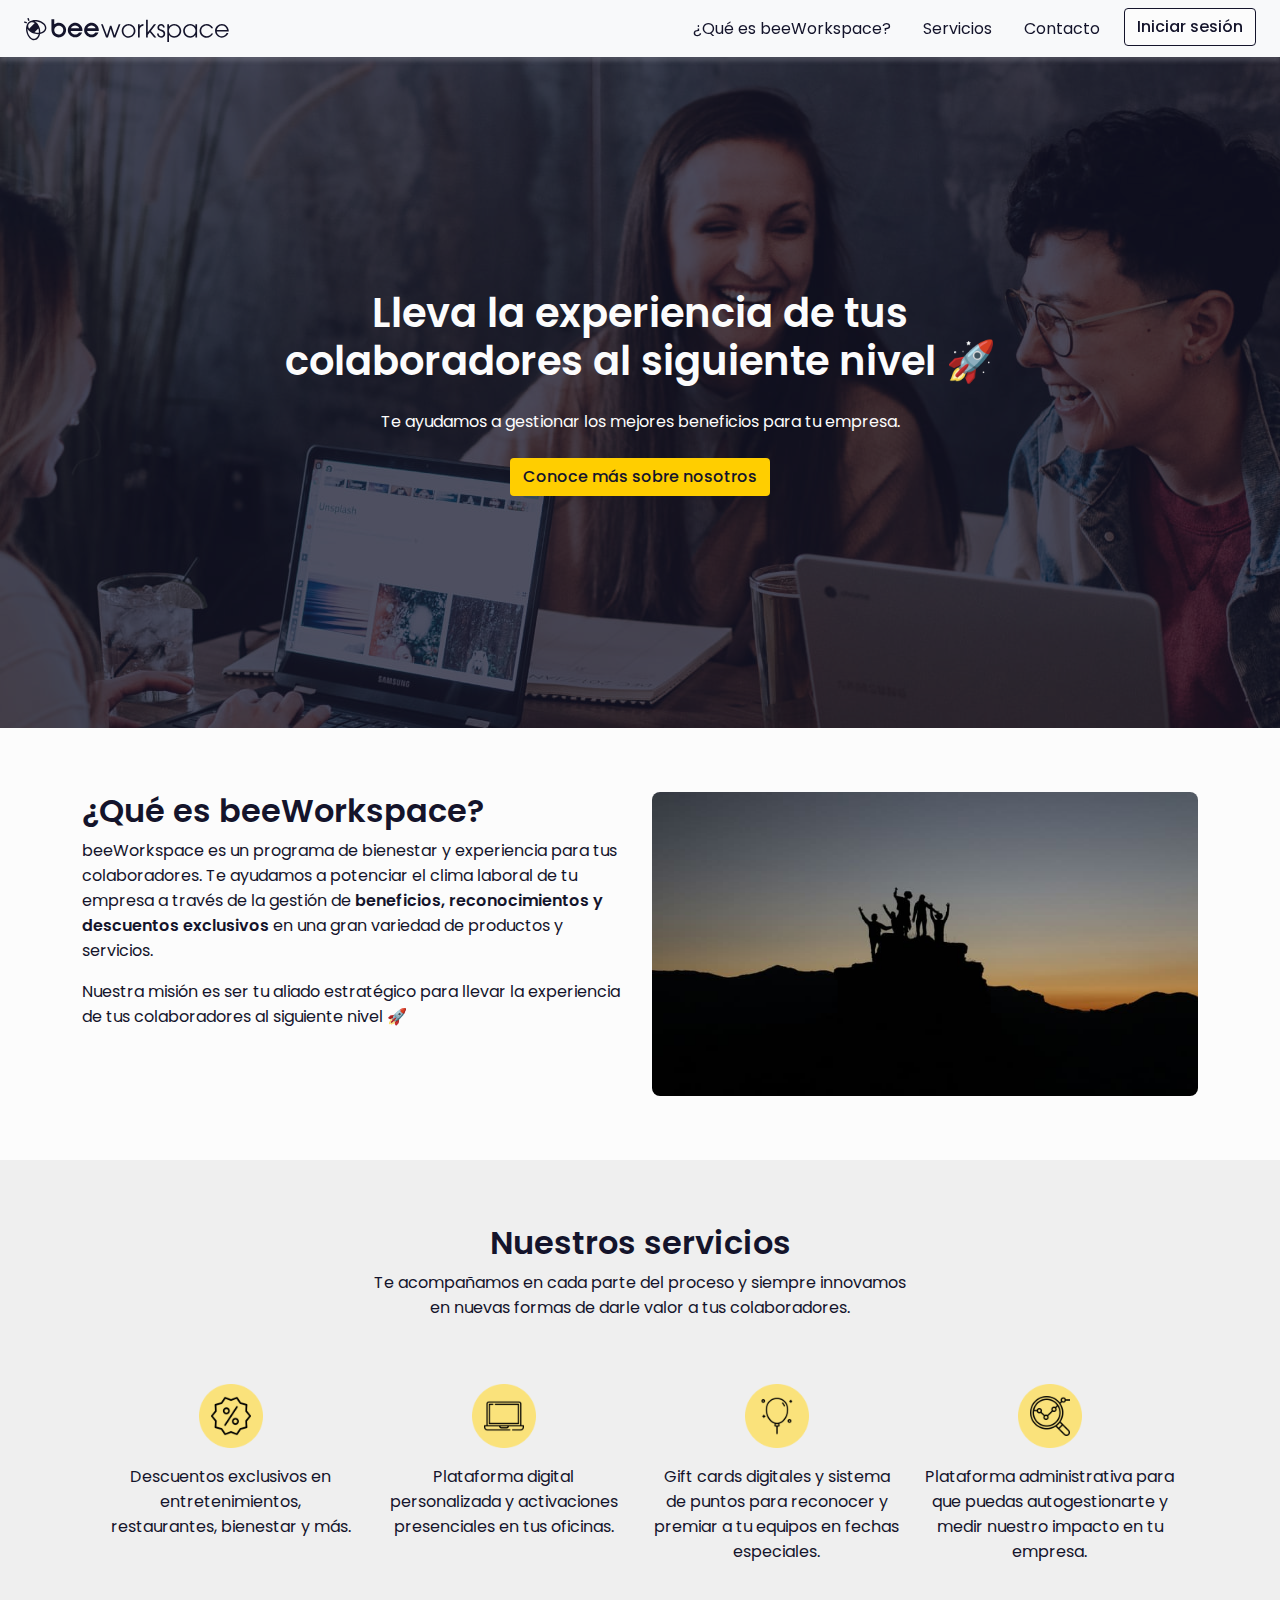
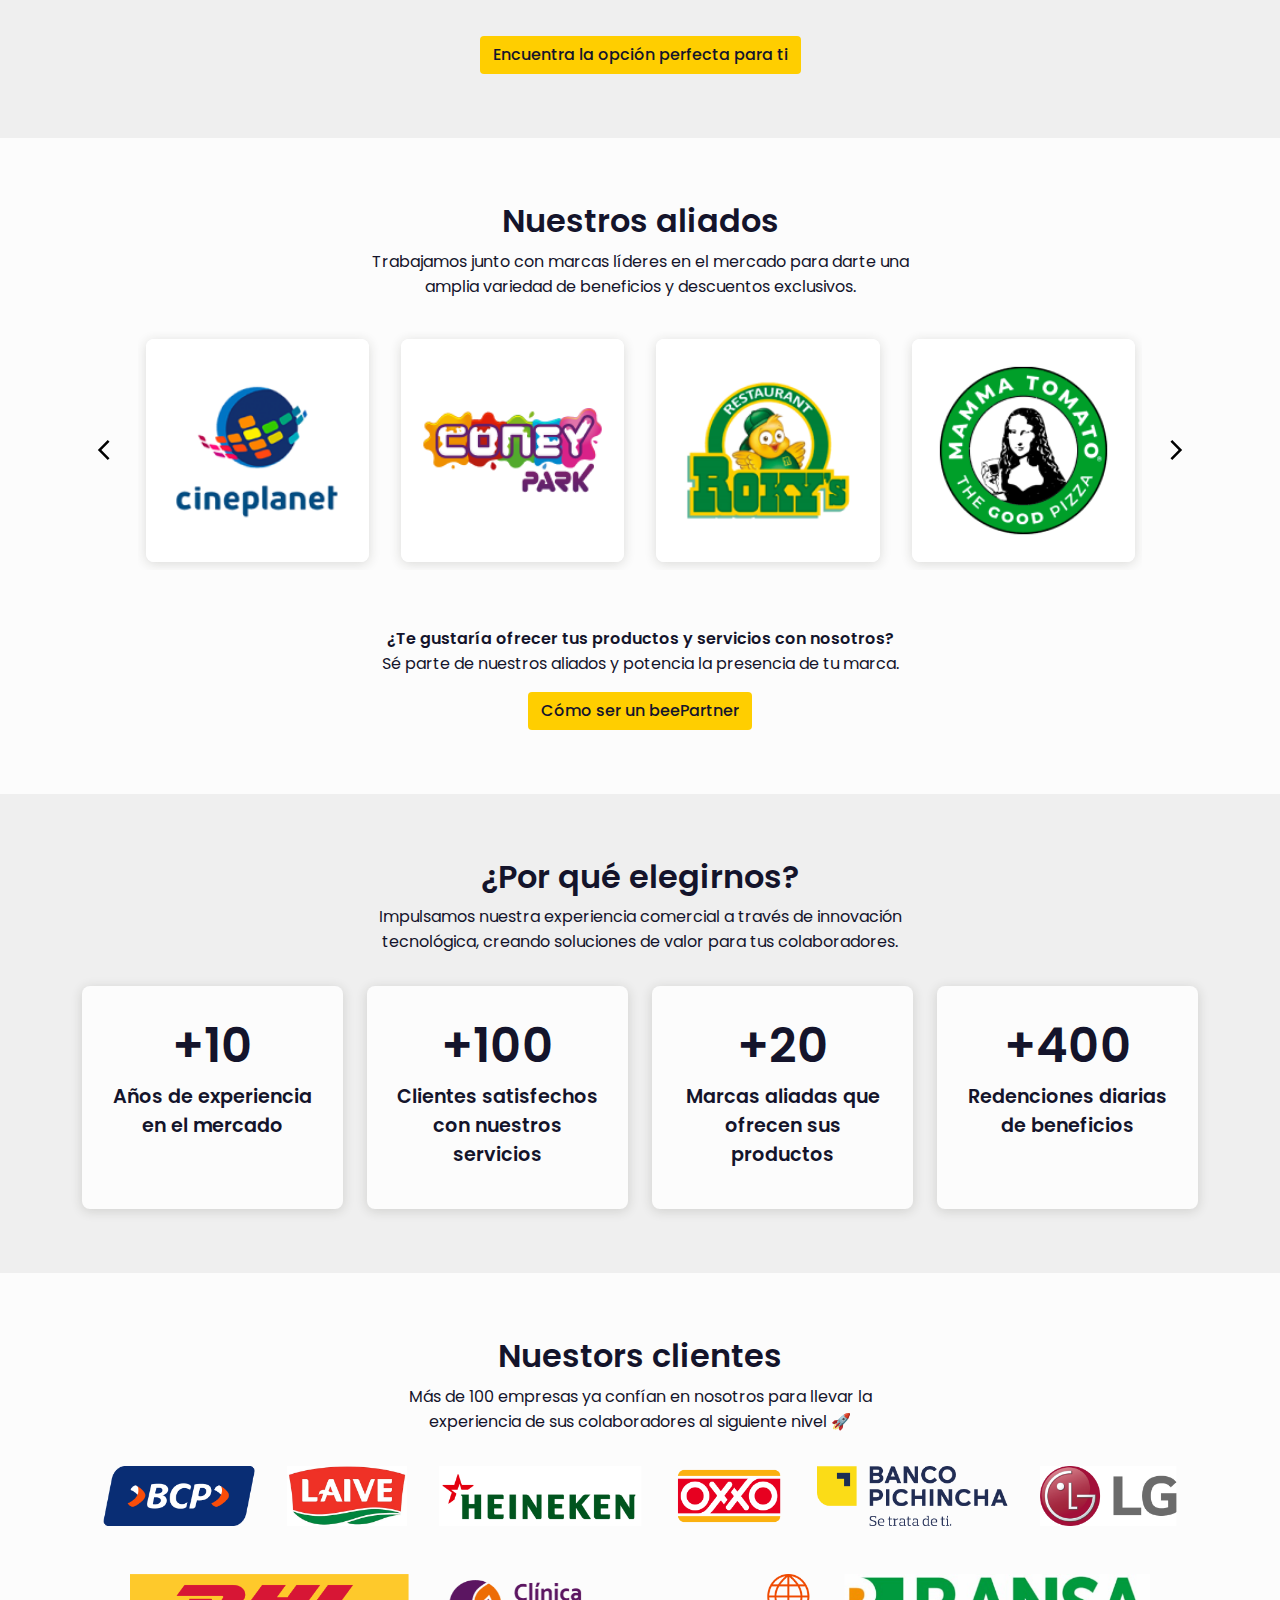
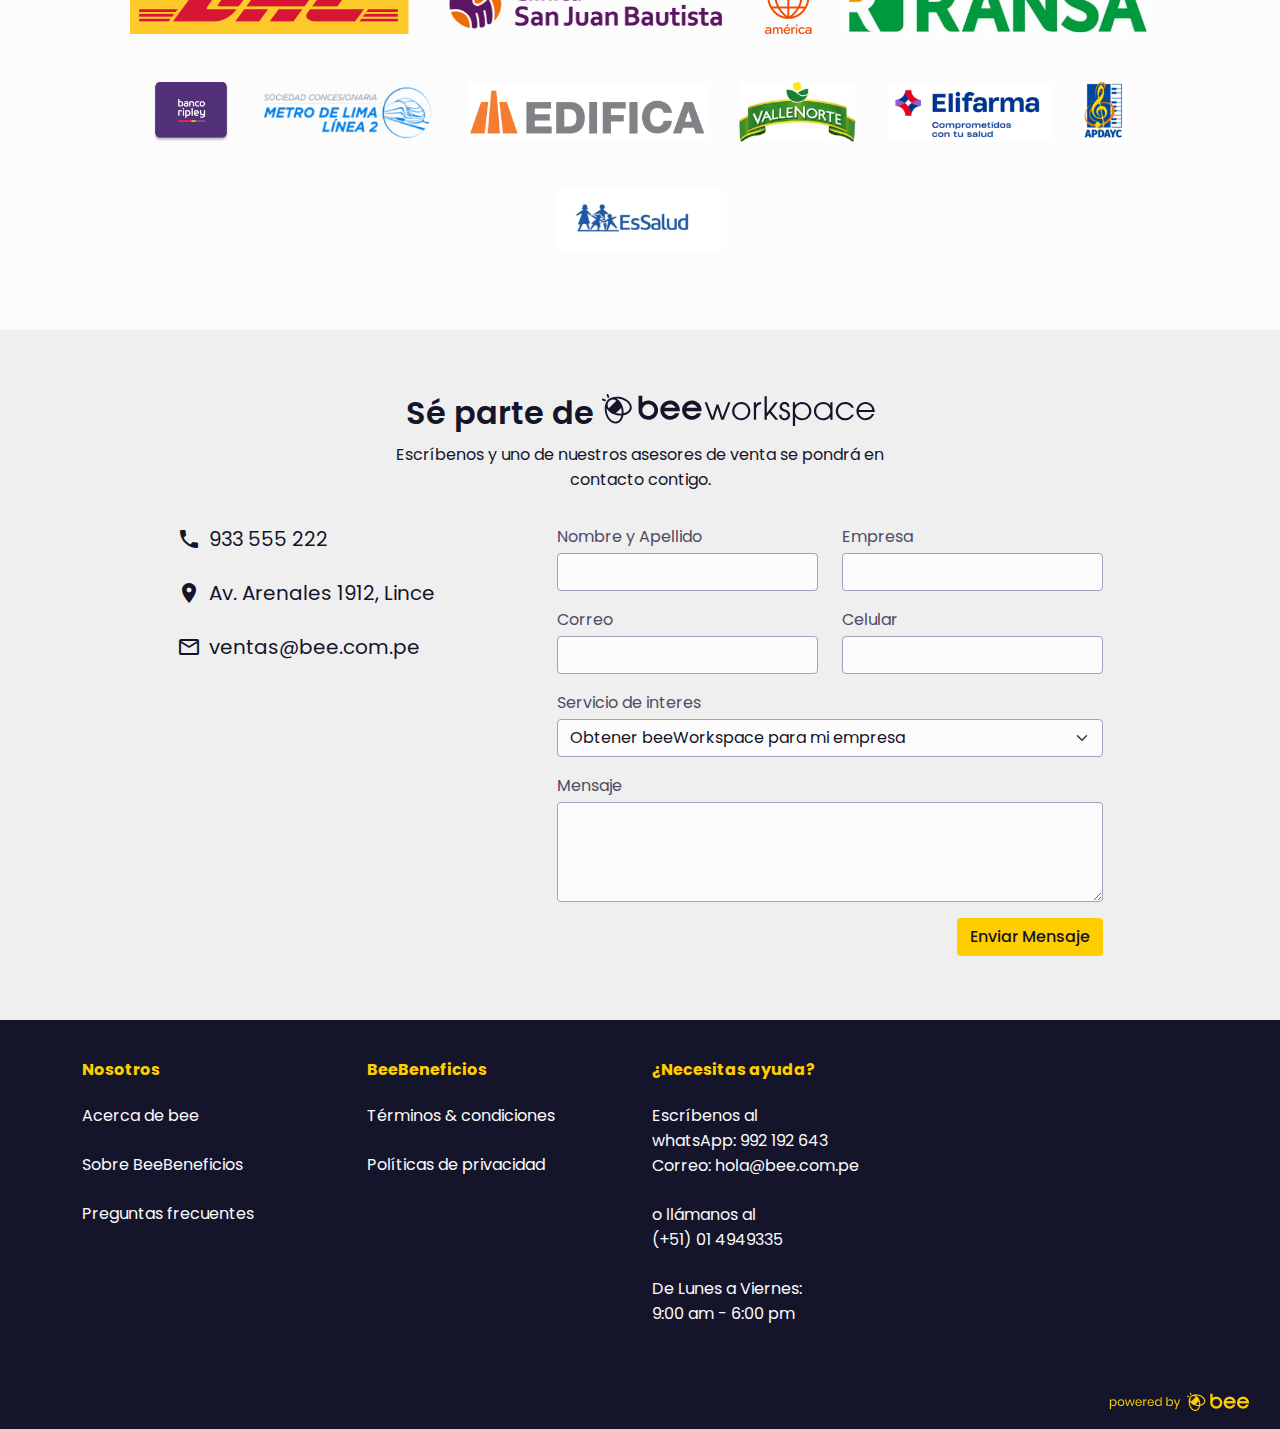
==== servicios.html @ 9d960c78 "nav link style hover" ====
<!DOCTYPE html>
<html lang="es">

<head>
  <meta charset="UTF-8">
  <meta name="viewport" content="width=device-width, initial-scale=1.0">
  <meta http-equiv="X-UA-Compatible" content="ie=edge">
  <link rel="icon" href="img/logos/favicon.png" type="image/x-icon"/>
  <title>bee Workspace</title>
  <link rel="preconnect" href="https://fonts.googleapis.com">
  <link rel="preconnect" href="https://fonts.gstatic.com" crossorigin>
  <link href="https://fonts.googleapis.com/css2?family=Poppins:wght@400;500;600;700&display=swap" rel="stylesheet">
  <link href="https://fonts.googleapis.com/css?family=Material+Icons|Material+Icons+Outlined|Material+Icons+Two+Tone|Material+Icons+Round|Material+Icons+Sharp" rel="stylesheet">
  <link rel="stylesheet" href="vendor/owlcarousel/owl.carousel.min.css">
  <link rel="stylesheet" href="vendor/owlcarousel/owl.theme.default.min.css">
  <link rel="stylesheet" href="css/bootstrap.min.css">
  <link rel="stylesheet" href="css/main.css">
  <link rel="stylesheet" href="css/mq.css">
</head>

<body>
  <header>
    <nav class="navbar navbar-expand-lg navbar-light bg-light fixed-top navbar-landingPage">
      <div class="container-fluid">
        <a class="navbar-brand" href="index.html">
          <img src="img/logos/logoBeeWorkspace.svg" alt="bee Workspace">
        </a>
        <button class="navbar-toggler" type="button" data-bs-toggle="collapse" data-bs-target="#navbarTogglerDemo02" aria-controls="navbarTogglerDemo02" aria-expanded="false" aria-label="Toggle navigation">
          <span class="navbar-toggler-icon"></span>
        </button>
        <div class="collapse navbar-collapse" id="navbarTogglerDemo02">
          <ul class="navbar-nav  ms-auto mb-2 mb-lg-0">
            <li class="nav-item">
              <a class="nav-link" href="#section-about">¿Qué es beeWorkspace?</a>
            </li>
            <li class="nav-item">
              <a class="nav-link" href="#section-services">Servicios</a>
            </li>
            <li class="nav-item">
              <a class="nav-link" href="#section-contact">Contacto</a>
            </li>
            <li class="nav-item">
              <a class="btn button-outline" href="https://beebeneficios.com.pe/login" target="_blank">
                Iniciar sesión
              </a>
            </li>
          </ul>
        </div>
      </div>
    </nav>

  </header>
  <main>
    <section class="hero">
      <div class="overlay"></div>
      <div class="container">
        <div class="row">
          <div class="content-hero col-lg-8">
            <h1>
              Lleva la experiencia de tus colaboradores al siguiente nivel 🚀
            </h1>
            <p>
              Te ayudamos a gestionar los mejores beneficios para tu empresa.
            </p>
            <button type="button" name="button" class="btn button-primary">
              Conoce más sobre nosotros
            </button>
          </div>
        </div>
      </div>
    </section>
    <section class="section section-about" id="section-about">
      <div class="container">
        <div class="row">
          <div class="section-about__text col-lg-6">
            <h2>¿Qué es beeWorkspace?</h2>
            <p>
              beeWorkspace es un programa de bienestar y experiencia para tus colaboradores.
              Te ayudamos a potenciar el clima laboral de tu empresa a través
              de la gestión de <span class="body-semibold">beneficios, reconocimientos y descuentos exclusivos</span>
              en una gran variedad de productos y servicios.
            </p>
            <p>
              Nuestra misión es ser tu aliado estratégico para llevar la experiencia de tus colaboradores al siguiente nivel 🚀
            </p>
          </div>

          <div class="section-about__image col-lg-6">
            <img src="img/about.jpg" alt="beeWorkspace">
          </div>
        </div>
      </div>
    </section>
    <section class="section section-services" id="section-services">
      <div class="container">
        <div class="row">
          <div class="section-header col-lg-6">
            <h2>Nuestros servicios</h2>
            <p>
              Te acompañamos en cada parte del proceso y siempre innovamos en nuevas formas de darle valor a tus colaboradores.
            </p>
          </div>
          <div class="wrap-service-cards">
            <div class="container">
              <div class="row">
                <div class="col-lg-3 col-md-6 card-service">
                  <figure>
                    <img src="img/logos/venta.png" alt="Descuentos Exclusivos">
                  </figure>
                  <p>
                    Descuentos exclusivos en entretenimientos, restaurantes, bienestar y más.
                  </p>
                </div>
                <div class="col-lg-3 col-md-6 card-service">
                  <figure>
                    <img src="img/logos/plataforma.png" alt="Plataforma Digital">
                  </figure>
                  <p>
                    Plataforma digital personalizada y activaciones presenciales en tus oficinas.
                  </p>
                </div>
                <div class="col-lg-3 col-md-6 card-service">
                  <figure>
                    <img src="img/logos/regalos.png" alt="Regalos">
                  </figure>
                  <p>
                    Gift cards digitales y sistema de puntos para reconocer y premiar a tu equipos en fechas especiales.
                  </p>
                </div>
                <div class="col-lg-3 col-md-6 card-service">
                  <figure>
                    <img src="img/logos/busqueda.png" alt="Plataforma Administrativa">
                  </figure>
                  <p>
                    Plataforma administrativa para que puedas autogestionarte y medir nuestro impacto en tu empresa.
                  </p>
                </div>
              </div>
            </div>
            <div class="wrap-service-cta">
              <button type="button" name="button" class="btn button-primary">
                Encuentra la opción perfecta para ti
              </button>
            </div>
          </div>
        </div>
      </div>
    </section>
    <section class="section section-allies" id="section-allies">
      <div class="container">
        <div class="row">
          <div class="section-header col-lg-6">
            <h2>Nuestros aliados</h2>
            <p>
              Trabajamos junto con marcas líderes en el mercado para darte una amplia variedad de beneficios y descuentos exclusivos.
            </p>
          </div>
        </div>
        <div class="carousel-wrap">
          <div class="owl-carousel owl-theme owl-carousel-brands">

            <div class="item" data-merge="1">
              <img src="img/carousel-brands/cineplanet.png" class="render-img" alt="Cineplanet">
            </div>

            <div class="item" data-merge="1">
              <img src="img/carousel-brands/coneyPark.png" class="render-img" alt="Coney Park">
            </div>

            <div class="item" data-merge="1">
              <img src="img/carousel-brands/rokys.png" class="render-img" alt="Rokys">
            </div>

            <div class="item" data-merge="1">
              <img src="img/carousel-brands/mammaTomato.png" class="render-img" alt="Mamma Tomato">
            </div>

            <div class="item" data-merge="1">
              <img src="img/carousel-brands/montalvo.png" class="render-img" alt="Montalvo">
            </div>

            <div class="item" data-merge="1">
              <img src="img/carousel-brands/montalvoForMen.png" class="render-img" alt="Montalvo for men">
            </div>

            <div class="item" data-merge="1">
              <img src="img/carousel-brands/laFinaEndorfina.png" class="render-img" alt="La Fina Endorfina">
            </div>

            <div class="item" data-merge="1">
              <img src="img/carousel-brands/nathalieBird.png" class="render-img" alt="Nathalie Bird">
            </div>

            <div class="item" data-merge="1">
              <img src="img/carousel-brands/berlitz.png" class="render-img" alt="Berlitz">
            </div>

            <div class="item" data-merge="1">
              <img src="img/carousel-brands/iceSchool.png" class="render-img" alt="Ice School">
            </div>

          </div>
        </div>
        <div class="row">
          <div class="wrap-allies-cta">
            <p>
              <span class="body-semibold d-block


              ">¿Te gustaría ofrecer tus productos y servicios con nosotros?</span>
              Sé parte de nuestros aliados y potencia la presencia de tu marca.
            </p>
            <button type="button" name="button" class="btn button-primary">
              Cómo ser un beePartner
            </button>
          </div>
        </div>
      </div>
    </section>
    <section class="section section-why" id="section-why">
      <div class="container">
        <div class="row">
          <div class="section-header col-lg-6">
            <h2>¿Por qué elegirnos?</h2>
            <p>
              Impulsamos nuestra experiencia comercial a través de innovación tecnológica, creando soluciones de valor para tus colaboradores.
            </p>
          </div>

          <div class="wrap-cards">
            <div class="row">
                <div class="col-lg-3 col-md-6">
                  <div class="card-kpi">
                    <div class="card-kpi__number">
                      +10
                    </div>
                    <p class="card-kpi__text">
                      Años de experiencia en el mercado
                    </p>
                  </div>
                </div>

                <div class="col-lg-3 col-md-6">
                  <div class="card-kpi">
                    <div class="card-kpi__number">
                      +100
                    </div>
                    <p class="card-kpi__text">
                      Clientes satisfechos con nuestros servicios
                    </p>
                  </div>
                </div>

                <div class="col-lg-3 col-md-6">
                  <div class="card-kpi">
                    <div class="card-kpi__number">
                      +20
                    </div>
                    <p class="card-kpi__text">
                      Marcas aliadas que ofrecen sus productos
                    </p>
                  </div>
                </div>

                <div class="col-lg-3 col-md-6">
                  <div class="card-kpi">
                    <div class="card-kpi__number">
                      +400
                    </div>
                    <p class="card-kpi__text">
                      Redenciones diarias de beneficios
                    </p>
                  </div>
                </div>
              </div>
          </div>
        </div>
      </div>
    </section>
    <section class="section section-brands" id="section-brands">
      <div class="container">
        <div class="row">
          <div class="section-header col-lg-6">
            <h2>Nuestors clientes</h2>
            <p>
              Más de 100 empresas ya confían en nosotros para llevar la experiencia de sus colaboradores al siguiente nivel 🚀
            </p>
          </div>

          <div class="wrap-brands">
            <figure>
              <img src="img/logos/bcp.png" alt="BCP" class="render-img">
            </figure>

            <figure>
              <img src="img/logos/laive.png" alt="Laive" class="render-img">
            </figure>

            <figure>
              <img src="img/logos/heineken.png" alt="Heineken" class="render-img">
            </figure>

            <figure>
              <img src="img/logos/oxxo.png" alt="Oxxo" class="render-img">
            </figure>

            <figure>
              <img src="img/logos/pichincha.png" alt="Banco Pichincha" class="render-img">
            </figure>

            <figure>
              <img src="img/logos/lg.png" alt="LG" class="render-img">
            </figure>

            <figure>
              <img src="img/logos/dhl.png" alt="DHL" class="render-img">
            </figure>

            <figure>
              <img src="img/logos/sanPablo.png" alt="Clínica San Pablo" class="render-img">
            </figure>

            <figure>
              <img src="img/logos/america.png" alt="América TV" class="render-img">
            </figure>

            <figure>
              <img src="img/logos/ransa.png" alt="Ransa" class="render-img">
            </figure>

            <figure>
              <img src="img/logos/bancoRipley.png" alt="Banco Ripley" class="render-img">
            </figure>

            <figure>
              <img src="img/logos/metro.png" alt="Metro de Lima" class="render-img">
            </figure>

            <figure>
              <img src="img/logos/edifica.png" alt="Edifica" class="render-img">
            </figure>

            <figure>
              <img src="img/logos/vallenorte.png" alt="Vallenorte" class="render-img">
            </figure>

            <figure>
              <img src="img/logos/elifarma.png" alt="Elifarma" class="render-img">
            </figure>

            <figure>
              <img src="img/logos/apday.png" alt="Apday" class="render-img">
            </figure>

            <figure>
              <img src="img/logos/essalud.png" alt="EsSalud" class="render-img">
            </figure>
          </div>
        </div>
      </div>
    </section>
    <section class="section section-contact" id="section-contact">
      <div class="container">
        <div class="row">
          <div class="section-header col-lg-6">
            <div class="sectionAndLogo">
              <h2>Sé parte de</h2>
              <figure><img src="img/logos/logoBeeWorkspace.svg" alt="beeWorkspace"></figure>
            </div>
              <p>
                Escríbenos y uno de nuestros asesores de venta se pondrá en contacto contigo.
              </p>
          </div>

          <div class="wrap-info-contact">
            <div class="row ">
              <div class="col-lg-4 ml-auto">
                <ul class="info-contact-list">
                <li>
                  <span class="material-icons">
                    phone
                  </span>
                  933 555 222
                </li>
                <li>
                  <span class="material-icons">
                    place
                  </span>
                  Av. Arenales 1912, Lince
                </li>
                <li>
                  <span class="material-icons">
                    mail_outline
                  </span>
                  ventas@bee.com.pe
                </li>
              </ul>
              </div>

              <div class="col-lg-6 mr-auto">
                <form class="form-contact">
                  <div class="row">
                    <div class="form-group col-lg-6 col-md-6 col-sm-12">
                      <label for="inputNameClient" class="form-label">Nombre y Apellido</label>
                      <input type="text" class="form-control" id="inputNameClient" aria-describedby="nameHelp">
                      <div id="nameHelp" class="text-help">Ingrese su nombre</div>
                    </div>
                    <div class="form-group col-lg-6 col-md-6 col-sm-12">
                      <label for="inputEnterpriseClient" class="form-label">Empresa</label>
                      <input type="text" class="form-control" id="inputEnterpriseClient" aria-describedby="enterpriseHelp">
                      <div id="enterpriseHelp" class="text-help">Ingrese su empresa</div>
                    </div>
                  </div>

                  <div class="row">
                    <div class="form-group col-lg-6 col-md-6 col-sm-12">
                      <label for="inputEmailClient" class="form-label">Correo</label>
                      <input type="email" class="form-control" id="inputEmailClient" aria-describedby="emailHelp">
                      <div id="emailHelp" class="text-help">Ingrese su correo</div>
                    </div>

                    <div class="form-group col-lg-6 col-md-6 col-sm-12">
                      <label for="inputPhoneClient" class="form-label">Celular</label>
                      <input type="number" class="form-control" id="inputPhoneClient" aria-describedby="phoneHelp">
                      <div id="phoneHelp" class="text-help">Ingrese su celular</div>
                    </div>
                  </div>

                  <div class="form-group">
                    <label for="selectServiceClient" class="form-label">Servicio de interes</label>
                    <select class="form-select" aria-label="Default select example" id="selectServiceClient">
                      <option selected>Obtener beeWorkspace para mi empresa</option>
                      <option value="1">Quiero vender con beeWorkspace</option>
                    </select>
                  </div>

                  <div class="form-group">
                    <label for="inputMessage">Mensaje</label>
                    <textarea class="form-control" id="inputMessage" style="height: 100px"></textarea>
                  </div>

                  <button type="submit" class="btn button-primary d-block ml-auto">Enviar Mensaje</button>
                </form>
              </div>
            </div>

          </div>
        </div>
      </div>
    </section>
  </main>
  <footer class="main-footer">
    <div class="footer-body">
      <div class="container">
        <div class="row">
          <div class="col-lg-3 col-md-4">
            <h5 class="title-footer-list">
              Nosotros
            </h5>
            <ul class="footer-list">
              <li class="footer-list-item">
                <a href="#" data-bs-toggle="modal" data-bs-target="#modal-acercaDeBee">
                  Acerca de bee
                </a>
              </li>
              <li class="footer-list-item">
                <a href="#" data-bs-toggle="modal" data-bs-target="#modal-sobreBee">
                  Sobre BeeBeneficios
                </a>
              </li>
              <li class="footer-list-item">
                <a href="https://beebeneficios.com.pe/preguntas" target="_blank">
                  Preguntas frecuentes
                </a>
              </li>
            </ul>
          </div>

          <div class="col-lg-3 col-md-4">
            <h5 class="title-footer-list">
              BeeBeneficios
            </h5>
            <ul class="footer-list">
              <li class="footer-list-item">
                <a href="https://beebeneficios.com.pe/terminos" target="_blank">
									Términos & condiciones
								</a>
              </li>
              <li class="footer-list-item">
                <a href="https://beebeneficios.com.pe/politicas" target="_blank">
									Políticas de privacidad
								</a>
              </li>
            </ul>
          </div>

          <div class="col-lg-3 col-md-4">
            <h5 class="title-footer-list">
              ¿Necesitas ayuda?
            </h5>
            <ul class="footer-list">
              <li>
                Escríbenos al <br>
                whatsApp:  992 192 643 <br>
                Correo: hola@bee.com.pe
              </li>
              <li>
                o llámanos al <br>
                (+51) 01 4949335
              </li>
              <li>
                De Lunes a Viernes: <br>
                9:00 am - 6:00 pm
              </li>
            </ul>
          </div>
        </div>
      </div>
    </div>
    <div class="footer-bottom">
      <div class="container-fluid">
        <div class="row">
          <div class="col-12">
            <img src="img/logos/logoPoweredBee.png" alt="Powered by Bee">
          </div>
        </div>
      </div>
    </div>
  </footer>

  <!-- MODALS -->
  <div class="modal fade" id="modal-acercaDeBee" tabindex="-1" aria-labelledby="titleModalLabel__acercaDeBee" aria-hidden="true">
    <div class="modal-dialog">
      <div class="modal-content">
        <div class="modal-header">
          <h3 id="titleModalLabel__acercaDeBee">Acerca de Bee</h3>
          <button type="button" class="btn-close" data-bs-dismiss="modal" aria-label="Close"></button>
        </div>
        <div class="modal-body">
          <p>
            bee acompaña tus propósitos creando e impulsando soluciones
            creativas para atender las necesidades de sus clientes,
            corporativos o finales, brindándoles plataformas digitales
            que les permitan obtener beneficios, a través de alianzas con
            otras empresas, integrándolas y acompañándolas en el logro de su visión.
          </p>
        </div>
        <div class="modal-footer d-none">
          <button type="button" class="btn button-ghost" data-bs-dismiss="modal">Close</button>
          <button type="button" class="btn button-primary">Save changes</button>
        </div>
      </div>
    </div>
  </div>

  <div class="modal fade" id="modal-sobreBee" tabindex="-1" aria-labelledby="titleModalLabel" aria-hidden="true">
    <div class="modal-dialog">
      <div class="modal-content">
        <div class="modal-header">
          <h3 id="titleModalLabel__sobreBee">Sobre BeeBeneficios</h3>
          <button type="button" class="btn-close" data-bs-dismiss="modal" aria-label="Close"></button>
        </div>
        <div class="modal-body">
          <p>
            Es una programa que atiende a empresas y sus trabajadores a
            través de activaciones presenciales con visitas "in house" y
            digitales a través de una plataforma digital.
          </p>
          <p>
            Acercamos las marcas a clientes potenciales a través de nuestra plataforma y
            generamos interacción con ellos con el apoyo de las áreas de gestión humana.
          </p>
        </div>
        <div class="modal-footer d-none">
          <button type="button" class="btn button-ghost" data-bs-dismiss="modal">Close</button>
          <button type="button" class="btn button-primary">Save changes</button>
        </div>
      </div>
    </div>
  </div>
  <!-- END MODALS -->

  <script src="vendor/jquery/jquery.min.js"></script>
  <script src="vendor/owlcarousel/owl.carousel.min.js"></script>
	<script src="js/owlcarouselmain.js"></script>
  <script src="vendor/parallax/simpleParallax.min.js"></script>
  <script src="js/bootstrap.bundle.min.js"></script>
</body>

</html>
---- css/main.css ----
/* ESTILOS GENERALES */
:root {
  --dark: #14142B;
  --dark-light: #4E4B66;
  --gray: #6E7191;
  --gray-medium: #A0A3BD;
  --gray-light: #EFF0F6;
  --smoke: #E2E2E2;
  --smoke-light: #EFEFEF;
  --white: #FCFCFC;
  --primary: #FFCE00;
  --primary-dark: #E6B800;
  --primary-light: #FAE27B;
  --danger: #EB0046;
  --danger-dark: #A20F1D;
  --danger-light: #F8D7DA;
  --info: #0d6efd;
  --info-dark: #041E49;
  --info-light: #C2E7FF;
  --warning: #FF9033;
  --warning-dark: #81124B;
  --warning-light: #FFD89C;
  --success: #36AE7C;
  --success-dark: #094B28;
  --success-light: #C1F8CF;
}

html {
  font-size: 16px;
}

* {
  padding: 0;
  margin: 0;
  box-sizing: border-box;
}

body {
  color: var(--dark);
  font-family: 'Poppins', sans-serif;
  line-height: normal;
  font-weight: 400;
}

main {
  background-color: var(--white);
  min-height: 100vh;
  padding-top: 3.5rem;
}

hr {
  background-color: var(--dark);
}

h1 {
  font-size: 2.5rem;
  font-weight: 600;
}

h2 {
  font-size: 2rem;
  font-weight: 600;
}

h3 {
  font-size: 1.5rem;
  font-weight: 600;
}

h4 {
  font-size: 1.25rem;
  font-weight: 600;
}

.body-bold {
  font-size: 1rem;
  font-weight: 700;
}

.body-semibold {
  font-size: 1rem;
  font-weight: 600;
}

.body-medium {
  font-size: 1rem;
  font-weight: 500;
}

.small-bold {
  font-size: .75rem;
  font-weight: 700;
}

.small-semibold {
  font-size: .75rem;
  font-weight: 600;
}

.small-regular {
  font-size: .75rem;
  font-weight: 400;
}

/* Margins */
.marginBottom-0-5 {
  margin-bottom: .5rem !important;
}

.marginBottom-1 {
  margin-bottom: 1rem !important;
}

.marginBottom-1-5 {
  margin-bottom: 1.5rem !important;
}

.marginBottom-2 {
  margin-bottom: 2rem !important;
}

.marginBottom-2-5 {
  margin-bottom: 2.5rem !important;
}

.marginBottom-3 {
  margin-bottom: 3rem !important;
}

.marginBottom-3-5 {
  margin-bottom: 3.5rem !important;
}

.marginBottom-4 {
  margin-bottom: 4rem !important;
}

.marginBottom-4-5 {
  margin-bottom: 4.5rem;
}

.marginTop-0-5 {
  margin-top: .5rem !important;
}

.marginTop-1 {
  margin-top: 1rem !important;
}

.marginTop-1-5 {
  margin-top: 1.5rem !important;
}

.marginTop-2 {
  margin-top: 2rem !important;
}

.marginTop-2-5 {
  margin-top: 2.5rem !important;
}

.marginTop-3 {
  margin-top: 3rem !important;
}

.marginTop-3-5 {
  margin-top: 3.5rem !important;
}

.marginTop-4 {
  margin-top: 4rem !important;
}

.marginTop-4-5 {
  margin-top: 4.5rem;
}

.marginRight-0-5 {
  margin-right: .5rem !important;
}

.marginRight-1 {
  margin-right: 1rem !important;
}

.ml-auto {
  margin-left: auto !important;
}

.mr-auto {
  margin-right: auto !important;
}

/* End Margins */

/* Paddings */
.paddingTop-1 {
  padding-top: 1rem;
}

.paddingTop-2 {
  padding-top: 2rem;
}

.paddingTop-3 {
  padding-top: 3rem;
}
/* End Paddings */

/* Colors */
.primary-color {
  color: var(--primary);
}

.success-color {
  color: var(--success);
}

.danger-color {
  color: var(--danger);
}
/* End Colors */

/* Buttons */
.btn {
  display: inline-block;
  font-weight: 500;
}

.btn:focus {
  box-shadow: 0 0 0 0.25rem rgba(20, 20, 43, 0.25);
}

.button-large {
  padding: .75rem 3rem;
}

.button-block {
  display: block;
  width: 100%;
}

.button-primary {
  background-color: var(--primary);
  color: var(--dark);
}

.button-primary:hover {
  background-color: var(--dark);
  color: var(--primary);
}

.button-primary:focus {
  background-color: var(--primary);
  color: var(--dark);
  border-color: 1px solid var(--dark);
  box-shadow: 0 0 0 0.25rem rgba(20, 20, 43, 0.25);
}

.button-link {
  /* background-color: salmon; */
  color: var(--info);
  padding: 0.5rem  0;
  text-decoration: none;
}

.button-link:hover {
  color: var(--info);
  text-decoration: underline;
}

.button-link:focus {
  color: var(--info-dark);
  text-decoration: underline;
  box-shadow: none;
}

.button-outline {
  background-color: var(--white);
  background-color: none;
  color: var(--dark);
  border-color: 1px solid var(--dark);
}

.button-outline:hover {
  background-color: var(--dark);
  color: var(--white) !important;
}

.button-outline:focus {
  background-color: var(--white);
  color: var(--dark);
  border-color: 1px solid var(--dark);
  box-shadow: 0 0 0 0.25rem rgba(20, 20, 43, 0.25);
}

.button-icon-left, .button-icon-right {
  display: inline-flex;
  align-items: center;
  justify-content: center;
}

.button-icon-left span {
  margin-right: .5rem;
}

.button-icon-right span {
  margin-left: .5rem;
}

.button-ghost {
  background-color: none;
  color: var(--dark);
}

.button-ghost:hover {
  background-color: var(--smoke-light);
  color: var(--dark);
}

.button-ghost:focus {
  background-color: none;
  color: var(--dark);
  border-color: 1px solid var(--dark);
  box-shadow: 0 0 0 0.25rem rgba(20, 20, 43, 0.25);
}

.button-rounded {
  background-color: none;
  color: var(--gray);
  border-color: 1px solid var(--gray-medium);
  border-radius: 4rem;
}

.button-rounded:hover {
  background-color: var(--gray-light);
  color: var(--gray);
}

.button-rounded:focus {
  background-color: none;
  color: var(--gray);
  border-color: 1px solid var(--dark);
  box-shadow: 0 0 0 0.25rem rgba(20, 20, 43, 0.25);
}

.button-icon {
  color: var(--dark);
  background-color: none;
  display: flex;
  justify-content: center;
  align-items: center;
}

.button-icon:hover {
  color: var(--dark);
  background-color: var(--gray-light);
}

.button-icon:focus {
  color: var(--dark);
  background-color: none;
  box-shadow: 0 0 0 0.25rem rgba(20, 20, 43, 0.25);
}

.button-icon-sm {
  /* background-color: salmon; */
  padding: .25rem;;
}

.button-circle {
  background-color: var(--primary);
  border-radius: 100%;
  min-height: 2.5rem;
  max-height: 2.5rem;
  max-width: 2.5rem;
  min-width: 2.5rem;
  font-size: 1rem;
}

.button-circle:hover {
  background-color: var(--dark);
  color: var(--white)
}

.button-circle:focus {
  background-color: var(--primary);
  color: var(--dark);
  border-color: 1px solid var(--dark);
  box-shadow: 0 0 0 0.25rem rgba(20, 20, 43, 0.25);
}

.button-disabled {
  background-color:var(--gray-medium);
  color: var(--dark);
  opacity: 1 !important;
}

/* End Buttons */

.show {
  display: block;
}

.hide {
  display: none;
}

/* FORMS */

.text-help {
  color: var(--danger);
  display: none;
}

.form-group {
  margin-bottom: 1rem;
}

.form-group label {
  color: var(--dark-light);
  margin-bottom: .25rem;
}

.form-control, .form-select {
  color: var(--dark);
  background-color: var(--white);
  border: 1px solid var(--gray-medium);
}

.form-control:focus, .form-select:focus {
  color: var(--dark);
  background-color: var(--white);
  outline: 0;
  border-color: 1px solid var(--dark);
  box-shadow: 0 0 0 0.25rem rgba(20, 20, 43, 0.25);
}

/*OCULTAR CONTROLES INCREMENTO */
input::-webkit-outer-spin-button,
input::-webkit-inner-spin-button {
  /* display: none; <- Crashes Chrome on hover */
  -webkit-appearance: none;
  margin: 0;
  /* <-- Apparently some margin are still there even though it's hidden */
}

input[type=number] {
  -moz-appearance: textfield;
  /* Firefox */
}

/* FIN OCULTAR CONTROLES INCREMENTO */

/* END FORMS */

/* FIN OCULTAR CONTROLES INCREMENTO */

.hidden-caret .dropdown-toggle::after {
  display: none !important;
}

/* SWITCH BTN */
.switch-btn {
 font-size: 1rem;
}
/* END SWITCH BTN */


/* IMG */
.render-img {
  image-rendering: -moz-crisp-edges;
  image-rendering: -o-crisp-edges;
  image-rendering: -webkit-optimize-contrast;
  -ms-interpolation-mode: nearest-neighbor;
}

/* END IMG */

/* MODALS */
.modal-content {
  border-radius: .5rem;
}

.modal-footer {
  padding: 1rem ;
  border-top: none;
}
/* END MODALS */

/* FIN ESTILOS GENERALES */

/* NAVBAR */
header .container-fluid {
  padding-left: 1.5rem;
  padding-right: 1.5rem;
}

.navbar-landingPage {
  padding-top: .5rem;
  padding-bottom: .5rem;
  box-shadow: 0px 4px 4px rgba(175, 177, 189, 0.25);
}

.navbar-brand img {
  height: 1.5rem;
}

.navbar-nav li {
  margin-right: 1rem;
}

.navbar-nav li:last-child {
  margin-right: 0;
}

.navbar-nav .nav-item .nav-link {
  color: var(--dark) !important;
  transition: .1s  ease-in;
}

.navbar-nav .nav-item .nav-link:hover {
  color: var(--info) !important;
}
/* END NAVBAR */

/* HERO  */
.hero {
  /* background-color: pink; */
  background-image: url(../img/hero.jpg);
  background-repeat: no-repeat;
  background-position: center center;
  background-size: cover;
  width: 100%;
  height: 42rem;
  display: flex;
  justify-content: center;
  align-items: center;
  position: relative;
}

.overlay {
  background-color: rgba(20, 20, 43, 0.7);
  position: absolute;
  width: 100%;
  height: 100%;
}

.content-hero {
  /* background-color: salmon; */
  margin-left: auto;
  margin-right: auto;
  text-align: center;
  z-index: 2;
  color: var(--white);
  padding-left: 1.5rem;
  padding-right: 1.5rem;
}

.content-hero h1, .content-hero p {
  margin-bottom: 1.5rem;
}
/* END HERO/ */

/* SECTION ABOUT */
.section {
  padding-top: 4rem;
  padding-bottom: 4rem;
}

.section-about {
  /* background-color: pink; */
}

.section-about__image {
  /* background-color: blue; */
  height: 19rem;
}

.section-about__image img {
  width: 100%;
  height: 100%;
  object-fit: cover;
  object-position: center;
  border-radius: .5rem;
}

.section-header {
  margin-left: auto;
  margin-right: auto;
  text-align: center;
  margin-bottom: 1rem;
}
/* END SECTION ABOUT */

/* SECTION SERVICES */
.section-services {
  background-color: var(--smoke-light);
}

.wrap-service-cards {
  padding-top: 2rem;
}

.card-service {
  /* background-color: lavender; */
  display: flex;
  flex-direction: column;
  align-items: center;
  text-align: center;
  margin-bottom: 2rem;
}

.card-service img {
  width: 4rem;
  height: 4rem;
}

.wrap-service-cta {
  /* background-color: lightblue; */
  padding-top: 1.5rem;
  display: flex;
  justify-content: center;
}
/* END SECTION SERVICES */

/* OWL CAROUSEL */
.carousel-wrap {
  /* background-color: pink; */
  width: 90%;
  margin: auto;
  position: relative;
}

.owl-carousel .owl-nav {
  overflow: hidden;
  height: 0;
  margin: 0;
}

.owl-carousel .nav-btn {
  height: 100%;
  position: absolute;
  width: 3rem;
  cursor: pointer;
  top: 0 !important;
}

.owl-carousel .owl-prev.disabled,
.owl-carousel .owl-next.disabled {
  pointer-events: none;
  opacity: 0.2;
}

.owl-carousel .prev-slide {
  background: url(../img/icons/arrow_back.svg) no-repeat scroll 50% 50%;
  left: -58px;
}

.owl-carousel .next-slide {
  background: url(../img/icons/arrow_forward.svg) no-repeat scroll 50% 50%;
  right: -58px;
}
/* END OWL CAROUSEL */

/* SECTION ALLIES */
.section-allies {
  /* background-color: lavender; */
}

.owl-carousel-brands .item {
  border-radius: .5rem;
  overflow: hidden;
  margin: .5rem;
  box-shadow: 0px 2px 12px rgba(43, 41, 34, 0.16);
}

.wrap-allies-cta {
  padding-top: 3.5rem;
  text-align: center;
}
/* END SECTION ALLIES */

/* SECTION WHY */
.section-why {
  background-color: var(--smoke-light);
}

.wrap-cards {
  /* background-color: salmon; */
  display: flex;
  flex-wrap: wrap;
}

.card-kpi {
  background-color: var(--white);
  height: 100%;
  box-shadow: 0px 2px 12px rgba(43, 41, 34, 0.16);
  border-radius: .5rem;
  padding: 1.5rem;
  font-weight: 600;
  text-align: center;
  transition: .2s  ease-in;
}

.card-kpi:hover {
  transform: scale(1.1);
}

.card-kpi__number {
  font-size: 3rem;
}

.card-kpi__text {
  font-size: 1.2rem;
}
/* END SECTION WHY */

/* SECTION BRANDS */
.wrap-brands {
  display: flex;
  flex-wrap: wrap;
  grid-gap: 2rem;
  justify-content: center;
}

.wrap-brands img {
  height: 3.75rem;
}
/* END SECTION BRANDS */

/* SECTION CONTACT */
.section-contact {
  background-color: var(--smoke-light);
}

.sectionAndLogo {
  /* background-color: pink; */
  display: flex;
  justify-content: center;
  align-items: center;
  grid-gap: .5rem;
}

.section-contact .section-header img {
  height: 2rem;
}

.info-contact-list {
  /* background-color: pink; */
  list-style: none;
  padding-left: 0;
}

.info-contact-list li {
  margin-bottom: 1.5rem;
  display: flex;
  align-items: center;
  font-size: 1.25rem;
}

.info-contact-list li span {
  margin-right: .5rem;
}

.form-contact {
  /* background-color: lavender; */
}
/* END SECTION CONTACT */

/* FOOTER */
.main-footer {
  background-color: var(--dark);
  color: var(--white);
}

.footer-body {
  padding-top: 2.5rem;
  padding-bottom: 1.5rem;
}

.footer-bottom {
  padding: 1rem;
}

.footer-bottom img {
  display: block;
  margin-left: auto;
  /* margin-right: auto; */
}

.title-footer-list {
  color: var(--primary);
  font-weight: 700;
  font-size: 1rem;
  margin-bottom: 1.5rem;
}

.footer-list {
  list-style: none;
  text-decoration: none;
  padding-left: 0;
}

.footer-list li {
  margin-bottom: 1.5rem;
}

.footer-list-item a {
  color: var(--white);
  text-decoration: none;
}

.footer-list-item a:hover {
  color: var(--white);
  text-decoration: underline;
}
/* END FOOTER */
---- css/mq.css ----
/* Large devices (laptops, less than 1400px) */
@media (max-width: 1400px) {
  main {
    /* background-color: gray; */
  }
}

/* Large devices (desktops, tablets landscape, less than 1200px) */
@media (max-width: 1199.98px) {
  main {
    /* background-color: lavender; */
  }
}

/* Medium devices (tablets, less than 992px) */
@media (max-width: 991.98px) {
  main {
    /* background-color: salmon; */
  }

  /* NAVBAR */
  .navbar-nav li {
    text-align: center;
    margin-right: 0;
  }

  .navbar-nav li button {
    margin-top: 1rem;
  }
  /* END NAVBAR */

  /*SECTION ABOUT */
  .section {
    padding: 2rem .5rem;
  }
  /* END SECTION ABOUT */

  /* OWL CAROUSEL */
  .owl-carousel .nav-btn {
    display: none;
  }

  .carousel-wrap {
    /* background-color: blue; */
    width: 100%;
  }
  /* END OWL CAROUSEL */

  /* SECTION WHY */
  .card-kpi {
    /* background-color: salmon; */
    height: auto;
    margin-bottom: 1.5rem;
  }
  /* END SECTION WHY */

  /* SECTION BRANDS */
  .wrap-brands img {
    height: 2rem;
  }
  /* END SECTION BRANDS */

  /* SECTION CONTACT */
  .info-contact-list {
    /* background-color: pink; */
    margin-bottom: 2rem;
  }
  /* END SECTION CONTACT */

}

/* Small devices (landscape phones, less than 768px) */
@media (max-width: 767.98px) {
  main {
    /* background-color: lightblue; */
  }

  /* SECTION CONTACT */
  .sectionAndLogo {
    /* background-color: pink; */
    display: flex;
    flex-direction:column;
    justify-content: center;
    align-items: center;
    grid-gap: .1rem;
  }

  .section-contact .section-header img {
    height: 1.8rem;
  }
  /* END SECTION CONTACT */

  /* FOOTER */
  .footer-list, .title-footer-list {
    text-align: center;
  }

  .footer-list {
    margin-bottom: 4rem;
  }

  .footer-bottom img {
    display: block;
    margin-left: auto;
    margin-right: auto;
  }
  /* END FOOTER */
}


@media (max-width: 575.98px) {
  main {
    /* background-color: lightyellow; */
  }
}
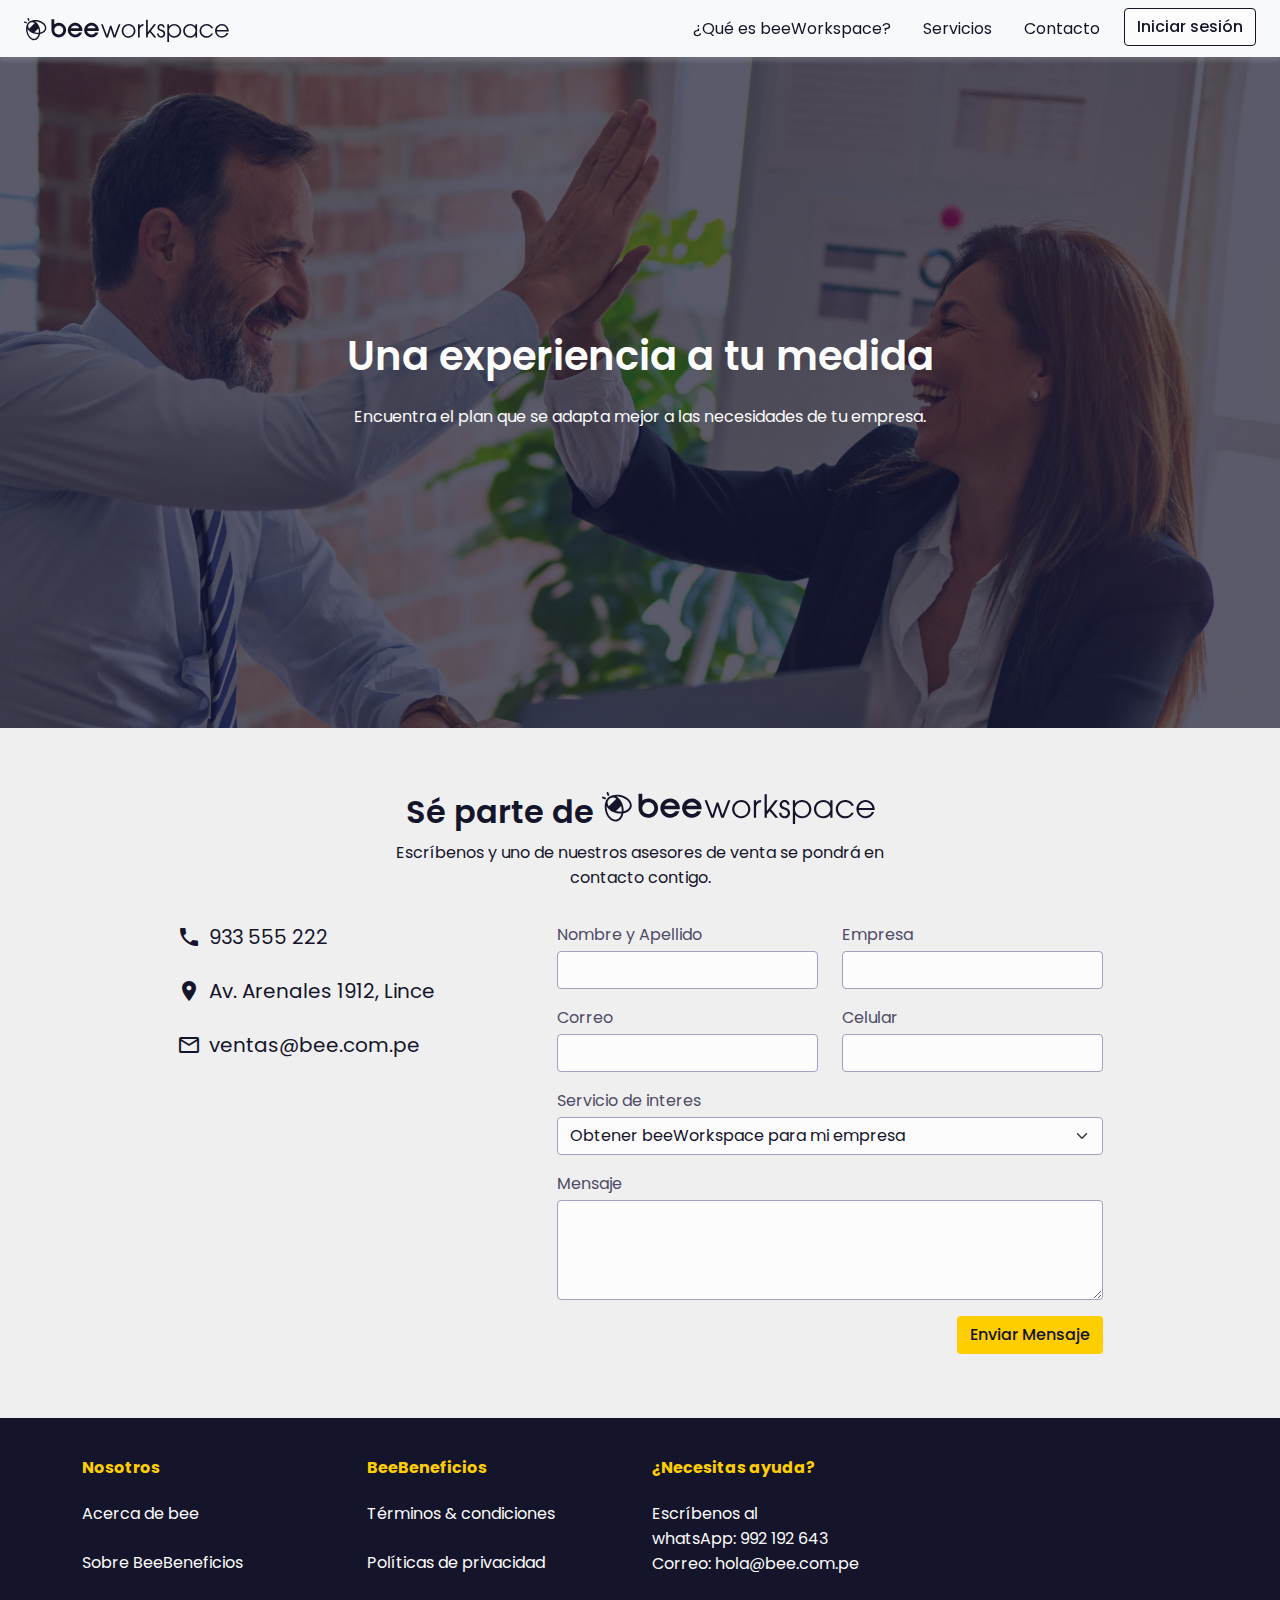
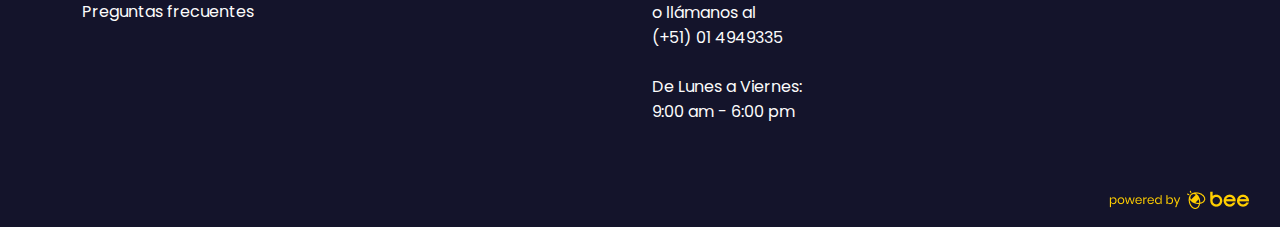
==== commit a0927bfc: "links navbar página Servicios" ====
--- a/servicios.html
+++ b/servicios.html
@@ -6,7 +6,7 @@
   <meta name="viewport" content="width=device-width, initial-scale=1.0">
   <meta http-equiv="X-UA-Compatible" content="ie=edge">
   <link rel="icon" href="img/logos/favicon.png" type="image/x-icon"/>
-  <title>bee Workspace</title>
+  <title>Servicios Workspace</title>
   <link rel="preconnect" href="https://fonts.googleapis.com">
   <link rel="preconnect" href="https://fonts.gstatic.com" crossorigin>
   <link href="https://fonts.googleapis.com/css2?family=Poppins:wght@400;500;600;700&display=swap" rel="stylesheet">
@@ -31,7 +31,7 @@
         <div class="collapse navbar-collapse" id="navbarTogglerDemo02">
           <ul class="navbar-nav  ms-auto mb-2 mb-lg-0">
             <li class="nav-item">
-              <a class="nav-link" href="#section-about">¿Qué es beeWorkspace?</a>
+              <a class="nav-link" href="index.html#section-about">¿Qué es beeWorkspace?</a>
             </li>
             <li class="nav-item">
               <a class="nav-link" href="#section-services">Servicios</a>
@@ -51,314 +51,22 @@
 
   </header>
   <main>
-    <section class="hero">
+    <section class="hero bg-img-hero-2">
       <div class="overlay"></div>
       <div class="container">
         <div class="row">
           <div class="content-hero col-lg-8">
             <h1>
-              Lleva la experiencia de tus colaboradores al siguiente nivel 🚀
+              Una experiencia a tu medida
             </h1>
             <p>
-              Te ayudamos a gestionar los mejores beneficios para tu empresa.
+              Encuentra el plan que se adapta mejor a las necesidades de tu empresa.
             </p>
-            <button type="button" name="button" class="btn button-primary">
-              Conoce más sobre nosotros
-            </button>
           </div>
         </div>
       </div>
     </section>
-    <section class="section section-about" id="section-about">
-      <div class="container">
-        <div class="row">
-          <div class="section-about__text col-lg-6">
-            <h2>¿Qué es beeWorkspace?</h2>
-            <p>
-              beeWorkspace es un programa de bienestar y experiencia para tus colaboradores.
-              Te ayudamos a potenciar el clima laboral de tu empresa a través
-              de la gestión de <span class="body-semibold">beneficios, reconocimientos y descuentos exclusivos</span>
-              en una gran variedad de productos y servicios.
-            </p>
-            <p>
-              Nuestra misión es ser tu aliado estratégico para llevar la experiencia de tus colaboradores al siguiente nivel 🚀
-            </p>
-          </div>
-
-          <div class="section-about__image col-lg-6">
-            <img src="img/about.jpg" alt="beeWorkspace">
-          </div>
-        </div>
-      </div>
-    </section>
-    <section class="section section-services" id="section-services">
-      <div class="container">
-        <div class="row">
-          <div class="section-header col-lg-6">
-            <h2>Nuestros servicios</h2>
-            <p>
-              Te acompañamos en cada parte del proceso y siempre innovamos en nuevas formas de darle valor a tus colaboradores.
-            </p>
-          </div>
-          <div class="wrap-service-cards">
-            <div class="container">
-              <div class="row">
-                <div class="col-lg-3 col-md-6 card-service">
-                  <figure>
-                    <img src="img/logos/venta.png" alt="Descuentos Exclusivos">
-                  </figure>
-                  <p>
-                    Descuentos exclusivos en entretenimientos, restaurantes, bienestar y más.
-                  </p>
-                </div>
-                <div class="col-lg-3 col-md-6 card-service">
-                  <figure>
-                    <img src="img/logos/plataforma.png" alt="Plataforma Digital">
-                  </figure>
-                  <p>
-                    Plataforma digital personalizada y activaciones presenciales en tus oficinas.
-                  </p>
-                </div>
-                <div class="col-lg-3 col-md-6 card-service">
-                  <figure>
-                    <img src="img/logos/regalos.png" alt="Regalos">
-                  </figure>
-                  <p>
-                    Gift cards digitales y sistema de puntos para reconocer y premiar a tu equipos en fechas especiales.
-                  </p>
-                </div>
-                <div class="col-lg-3 col-md-6 card-service">
-                  <figure>
-                    <img src="img/logos/busqueda.png" alt="Plataforma Administrativa">
-                  </figure>
-                  <p>
-                    Plataforma administrativa para que puedas autogestionarte y medir nuestro impacto en tu empresa.
-                  </p>
-                </div>
-              </div>
-            </div>
-            <div class="wrap-service-cta">
-              <button type="button" name="button" class="btn button-primary">
-                Encuentra la opción perfecta para ti
-              </button>
-            </div>
-          </div>
-        </div>
-      </div>
-    </section>
-    <section class="section section-allies" id="section-allies">
-      <div class="container">
-        <div class="row">
-          <div class="section-header col-lg-6">
-            <h2>Nuestros aliados</h2>
-            <p>
-              Trabajamos junto con marcas líderes en el mercado para darte una amplia variedad de beneficios y descuentos exclusivos.
-            </p>
-          </div>
-        </div>
-        <div class="carousel-wrap">
-          <div class="owl-carousel owl-theme owl-carousel-brands">
-
-            <div class="item" data-merge="1">
-              <img src="img/carousel-brands/cineplanet.png" class="render-img" alt="Cineplanet">
-            </div>
-
-            <div class="item" data-merge="1">
-              <img src="img/carousel-brands/coneyPark.png" class="render-img" alt="Coney Park">
-            </div>
-
-            <div class="item" data-merge="1">
-              <img src="img/carousel-brands/rokys.png" class="render-img" alt="Rokys">
-            </div>
-
-            <div class="item" data-merge="1">
-              <img src="img/carousel-brands/mammaTomato.png" class="render-img" alt="Mamma Tomato">
-            </div>
-
-            <div class="item" data-merge="1">
-              <img src="img/carousel-brands/montalvo.png" class="render-img" alt="Montalvo">
-            </div>
-
-            <div class="item" data-merge="1">
-              <img src="img/carousel-brands/montalvoForMen.png" class="render-img" alt="Montalvo for men">
-            </div>
-
-            <div class="item" data-merge="1">
-              <img src="img/carousel-brands/laFinaEndorfina.png" class="render-img" alt="La Fina Endorfina">
-            </div>
-
-            <div class="item" data-merge="1">
-              <img src="img/carousel-brands/nathalieBird.png" class="render-img" alt="Nathalie Bird">
-            </div>
-
-            <div class="item" data-merge="1">
-              <img src="img/carousel-brands/berlitz.png" class="render-img" alt="Berlitz">
-            </div>
-
-            <div class="item" data-merge="1">
-              <img src="img/carousel-brands/iceSchool.png" class="render-img" alt="Ice School">
-            </div>
-
-          </div>
-        </div>
-        <div class="row">
-          <div class="wrap-allies-cta">
-            <p>
-              <span class="body-semibold d-block
-
-
-              ">¿Te gustaría ofrecer tus productos y servicios con nosotros?</span>
-              Sé parte de nuestros aliados y potencia la presencia de tu marca.
-            </p>
-            <button type="button" name="button" class="btn button-primary">
-              Cómo ser un beePartner
-            </button>
-          </div>
-        </div>
-      </div>
-    </section>
-    <section class="section section-why" id="section-why">
-      <div class="container">
-        <div class="row">
-          <div class="section-header col-lg-6">
-            <h2>¿Por qué elegirnos?</h2>
-            <p>
-              Impulsamos nuestra experiencia comercial a través de innovación tecnológica, creando soluciones de valor para tus colaboradores.
-            </p>
-          </div>
-
-          <div class="wrap-cards">
-            <div class="row">
-                <div class="col-lg-3 col-md-6">
-                  <div class="card-kpi">
-                    <div class="card-kpi__number">
-                      +10
-                    </div>
-                    <p class="card-kpi__text">
-                      Años de experiencia en el mercado
-                    </p>
-                  </div>
-                </div>
-
-                <div class="col-lg-3 col-md-6">
-                  <div class="card-kpi">
-                    <div class="card-kpi__number">
-                      +100
-                    </div>
-                    <p class="card-kpi__text">
-                      Clientes satisfechos con nuestros servicios
-                    </p>
-                  </div>
-                </div>
-
-                <div class="col-lg-3 col-md-6">
-                  <div class="card-kpi">
-                    <div class="card-kpi__number">
-                      +20
-                    </div>
-                    <p class="card-kpi__text">
-                      Marcas aliadas que ofrecen sus productos
-                    </p>
-                  </div>
-                </div>
-
-                <div class="col-lg-3 col-md-6">
-                  <div class="card-kpi">
-                    <div class="card-kpi__number">
-                      +400
-                    </div>
-                    <p class="card-kpi__text">
-                      Redenciones diarias de beneficios
-                    </p>
-                  </div>
-                </div>
-              </div>
-          </div>
-        </div>
-      </div>
-    </section>
-    <section class="section section-brands" id="section-brands">
-      <div class="container">
-        <div class="row">
-          <div class="section-header col-lg-6">
-            <h2>Nuestors clientes</h2>
-            <p>
-              Más de 100 empresas ya confían en nosotros para llevar la experiencia de sus colaboradores al siguiente nivel 🚀
-            </p>
-          </div>
-
-          <div class="wrap-brands">
-            <figure>
-              <img src="img/logos/bcp.png" alt="BCP" class="render-img">
-            </figure>
-
-            <figure>
-              <img src="img/logos/laive.png" alt="Laive" class="render-img">
-            </figure>
-
-            <figure>
-              <img src="img/logos/heineken.png" alt="Heineken" class="render-img">
-            </figure>
-
-            <figure>
-              <img src="img/logos/oxxo.png" alt="Oxxo" class="render-img">
-            </figure>
-
-            <figure>
-              <img src="img/logos/pichincha.png" alt="Banco Pichincha" class="render-img">
-            </figure>
-
-            <figure>
-              <img src="img/logos/lg.png" alt="LG" class="render-img">
-            </figure>
-
-            <figure>
-              <img src="img/logos/dhl.png" alt="DHL" class="render-img">
-            </figure>
-
-            <figure>
-              <img src="img/logos/sanPablo.png" alt="Clínica San Pablo" class="render-img">
-            </figure>
-
-            <figure>
-              <img src="img/logos/america.png" alt="América TV" class="render-img">
-            </figure>
-
-            <figure>
-              <img src="img/logos/ransa.png" alt="Ransa" class="render-img">
-            </figure>
-
-            <figure>
-              <img src="img/logos/bancoRipley.png" alt="Banco Ripley" class="render-img">
-            </figure>
-
-            <figure>
-              <img src="img/logos/metro.png" alt="Metro de Lima" class="render-img">
-            </figure>
-
-            <figure>
-              <img src="img/logos/edifica.png" alt="Edifica" class="render-img">
-            </figure>
-
-            <figure>
-              <img src="img/logos/vallenorte.png" alt="Vallenorte" class="render-img">
-            </figure>
-
-            <figure>
-              <img src="img/logos/elifarma.png" alt="Elifarma" class="render-img">
-            </figure>
-
-            <figure>
-              <img src="img/logos/apday.png" alt="Apday" class="render-img">
-            </figure>
-
-            <figure>
-              <img src="img/logos/essalud.png" alt="EsSalud" class="render-img">
-            </figure>
-          </div>
-        </div>
-      </div>
-    </section>
+
     <section class="section section-contact" id="section-contact">
       <div class="container">
         <div class="row">
--- a/css/main.css
+++ b/css/main.css
@@ -526,8 +526,8 @@
 
 /* HERO  */
 .hero {
-  /* background-color: pink; */
-  background-image: url(../img/hero.jpg);
+  background-color: pink;
+  /* background-image: url(../img/hero.jpg); */
   background-repeat: no-repeat;
   background-position: center center;
   background-size: cover;
@@ -539,6 +539,15 @@
   position: relative;
 }
 
+.bg-img-hero {
+  background-image: url(../img/hero.jpg);
+}
+
+.bg-img-hero-2 {
+  background-image: url(../img/hero-2.jpg);
+}
+
+
 .overlay {
   background-color: rgba(20, 20, 43, 0.7);
   position: absolute;
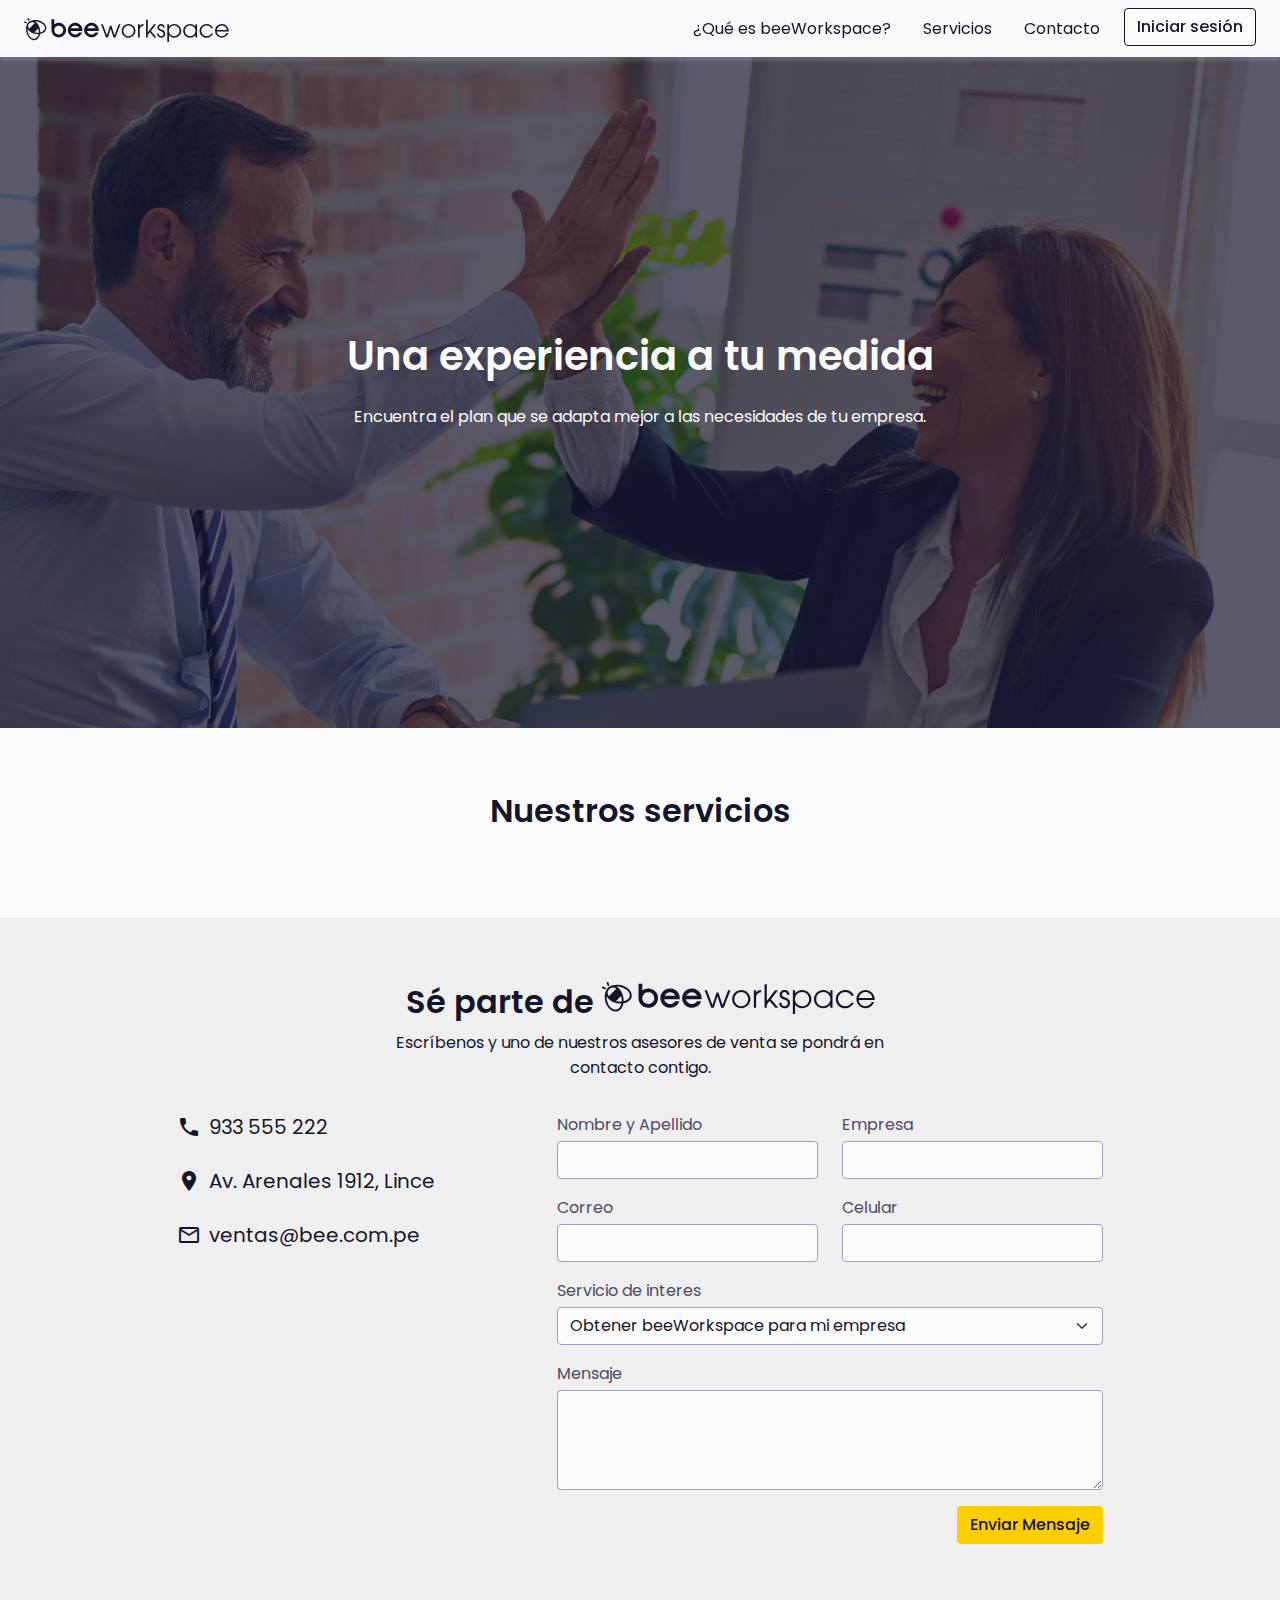
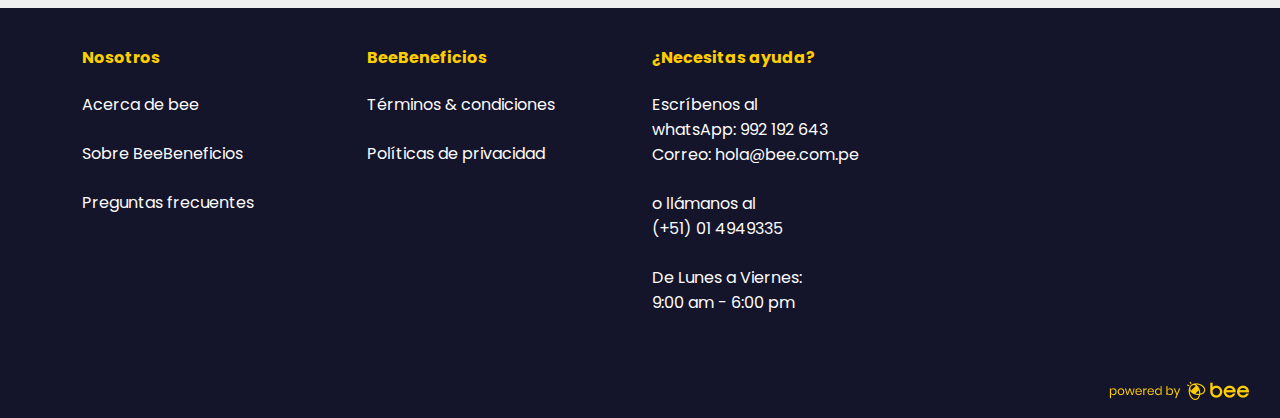
==== commit d98f34fd: "base section nuestros servicios" ====
--- a/servicios.html
+++ b/servicios.html
@@ -67,6 +67,16 @@
       </div>
     </section>
 
+    <section class="section-services-plans" id="section-services">
+      <div class="container">
+        <div class="row">
+          <div class="section section-header col-lg-6">
+            <h2>Nuestros servicios</h2>
+          </div>
+        </div>
+      </div>
+    </section>
+
     <section class="section section-contact" id="section-contact">
       <div class="container">
         <div class="row">
--- a/css/main.css
+++ b/css/main.css
@@ -825,3 +825,11 @@
   text-decoration: underline;
 }
 /* END FOOTER */
+
+/* PÁGINA NUESTROS SERVICIOS */
+
+.section-services-plans {
+  background-color: var(--white);
+}
+
+/* END PÁGINA NUESTROS SERVICIOS */
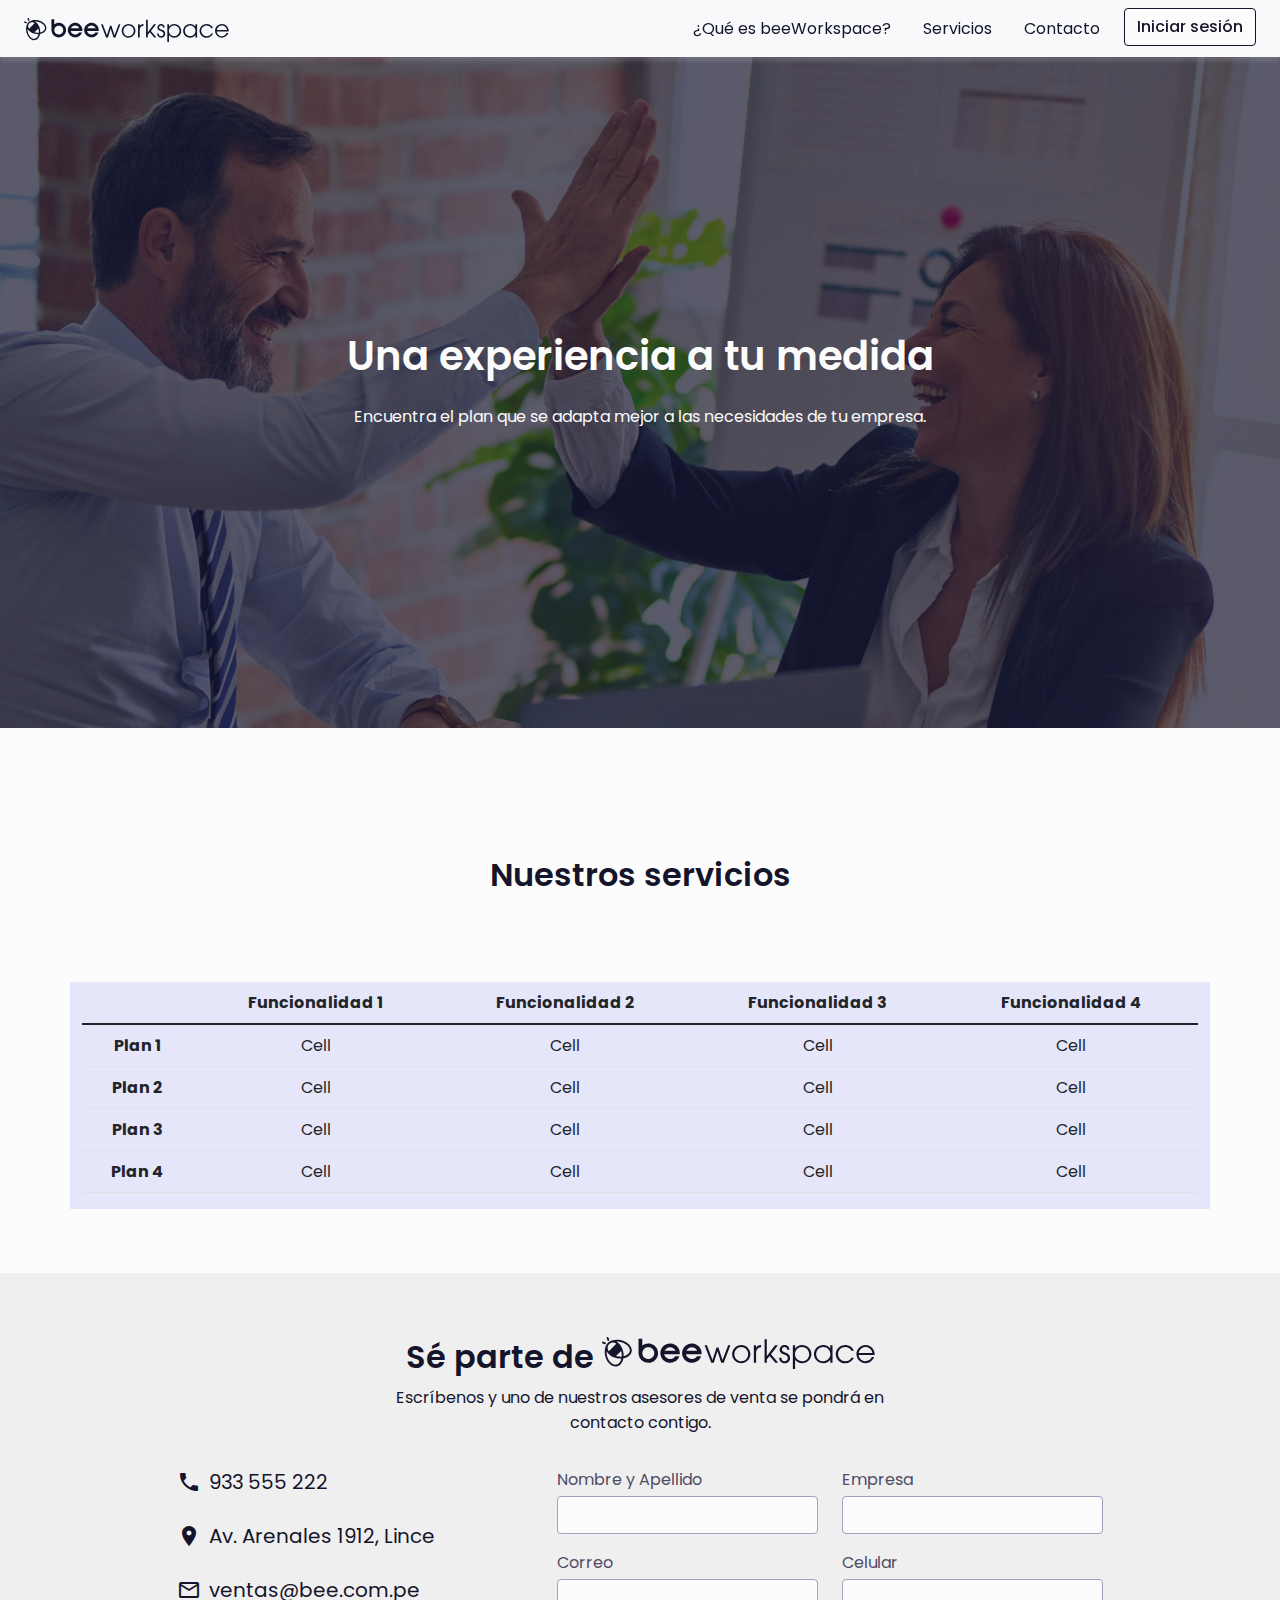
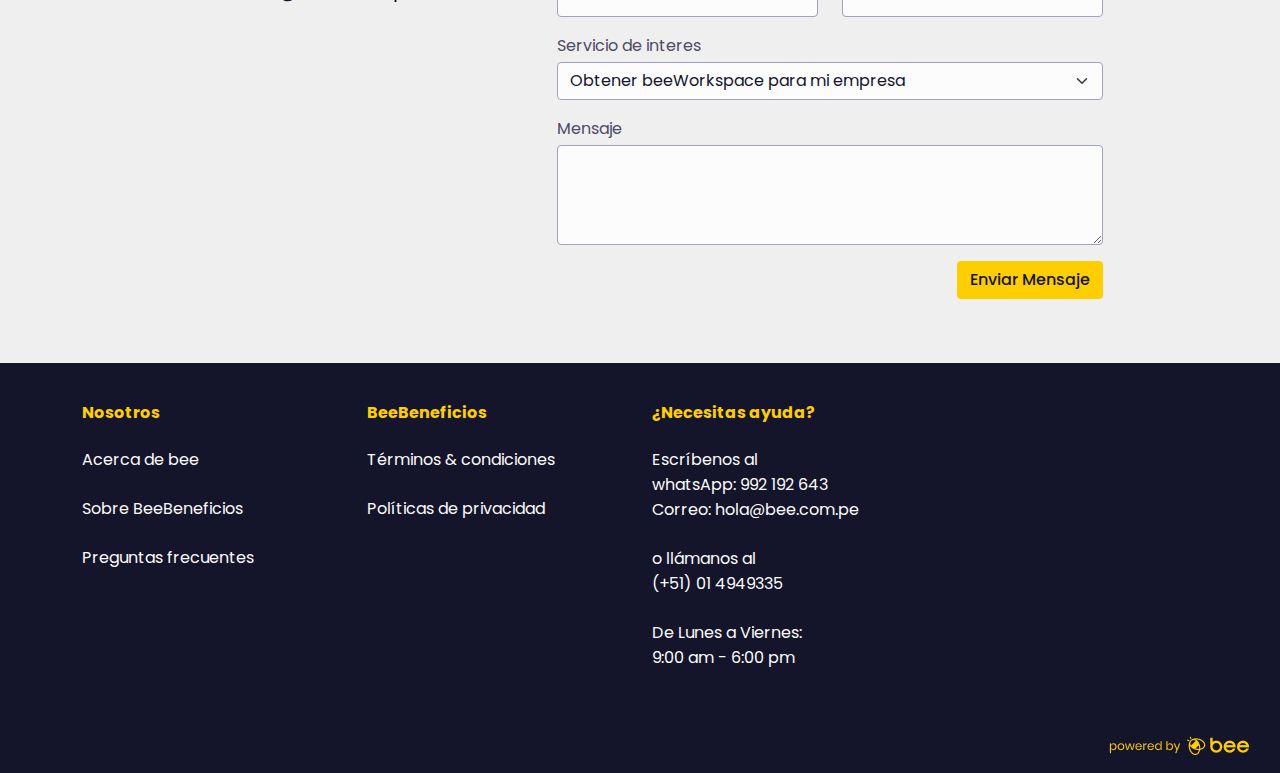
==== commit b53ade78: "base table plans" ====
--- a/servicios.html
+++ b/servicios.html
@@ -67,11 +67,55 @@
       </div>
     </section>
 
-    <section class="section-services-plans" id="section-services">
+    <section class="section section-services-plans" id="section-services">
       <div class="container">
         <div class="row">
           <div class="section section-header col-lg-6">
             <h2>Nuestros servicios</h2>
+          </div>
+
+          <div class="table-responsive table-plans-service">
+            <table class="table align-middle text-center">
+              <thead>
+                <tr>
+                  <th scope="col"></th>
+                  <th scope="col">Funcionalidad 1</th>
+                  <th scope="col">Funcionalidad 2</th>
+                  <th scope="col">Funcionalidad 3</th>
+                  <th scope="col">Funcionalidad 4</th>
+                </tr>
+              </thead>
+              <tbody>
+                <tr>
+                  <th scope="row">Plan 1</th>
+                  <td>Cell</td>
+                  <td>Cell</td>
+                  <td>Cell</td>
+                  <td>Cell</td>
+                </tr>
+                <tr>
+                  <th scope="row">Plan 2</th>
+                  <td>Cell</td>
+                  <td>Cell</td>
+                  <td>Cell</td>
+                  <td>Cell</td>
+                </tr>
+                <tr>
+                  <th scope="row">Plan 3</th>
+                  <td>Cell</td>
+                  <td>Cell</td>
+                  <td>Cell</td>
+                  <td>Cell</td>
+                </tr>
+                <tr>
+                  <th scope="row">Plan 4</th>
+                  <td>Cell</td>
+                  <td>Cell</td>
+                  <td>Cell</td>
+                  <td>Cell</td>
+                </tr>
+              </tbody>
+            </table>
           </div>
         </div>
       </div>
--- a/css/main.css
+++ b/css/main.css
@@ -832,4 +832,8 @@
   background-color: var(--white);
 }
 
+.table-plans-service {
+  background-color: lavender;
+}
+
 /* END PÁGINA NUESTROS SERVICIOS */
